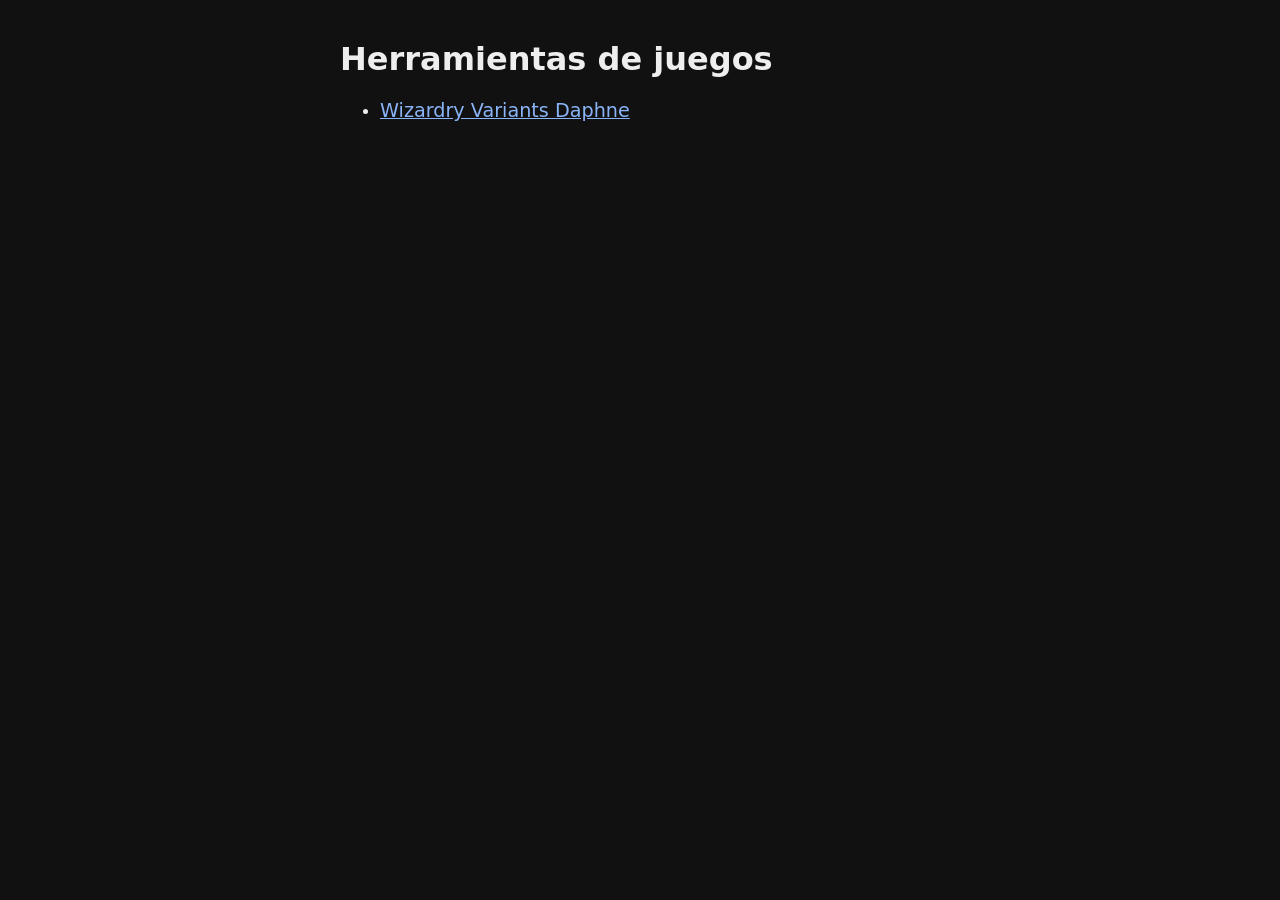
==== index.html @ 525e9d48 "Estructura inicial: hub de herramientas y README Co-Authored-By: Claude Sonnet 5.5 <noreply@anthropi" ====
<!doctype html>
<html lang="es">
<head>
<meta charset="utf-8">
<meta name="viewport" content="width=device-width, initial-scale=1">
<title>Herramientas de juegos</title>
<style>
  body { font-family: system-ui, sans-serif; background: #111; color: #eee; max-width: 600px; margin: 40px auto; padding: 0 16px; }
  a { color: #8ab4f8; font-size: 1.2rem; }
</style>
</head>
<body>
<h1>Herramientas de juegos</h1>
<ul>
  <li><a href="wizardry-daphne/">Wizardry Variants Daphne</a></li>
</ul>
</body>
</html>
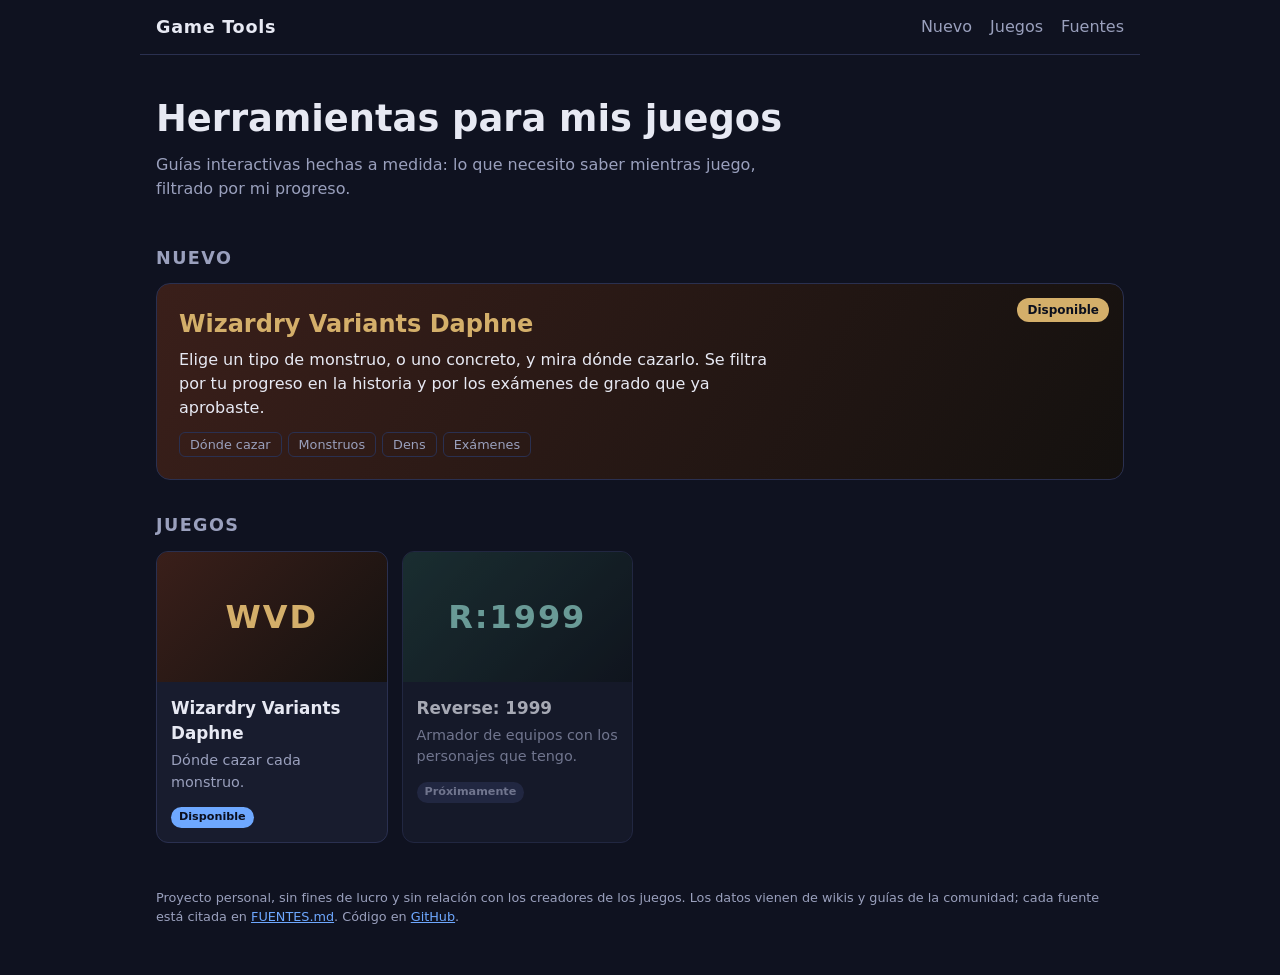
==== commit 42ff9982: "Página principal con tarjetas de juegos y sección de novedades Co-Authored-By: Claude Sonnet 5.5 <no" ====
--- a/index.html
+++ b/index.html
@@ -3,16 +3,66 @@
 <head>
 <meta charset="utf-8">
 <meta name="viewport" content="width=device-width, initial-scale=1">
-<title>Herramientas de juegos</title>
-<style>
-  body { font-family: system-ui, sans-serif; background: #111; color: #eee; max-width: 600px; margin: 40px auto; padding: 0 16px; }
-  a { color: #8ab4f8; font-size: 1.2rem; }
-</style>
+<title>Game Tools · Herramientas para mis juegos</title>
+<link rel="stylesheet" href="hub.css">
 </head>
 <body>
-<h1>Herramientas de juegos</h1>
-<ul>
-  <li><a href="wizardry-daphne/">Wizardry Variants Daphne</a></li>
-</ul>
+<header class="barra">
+  <a class="marca" href="./">Game&nbsp;Tools</a>
+  <nav aria-label="Secciones">
+    <a href="#nuevos">Nuevo</a>
+    <a href="#juegos">Juegos</a>
+    <a href="FUENTES.md">Fuentes</a>
+  </nav>
+</header>
+
+<main>
+  <section class="hero">
+    <h1>Herramientas para mis juegos</h1>
+    <p>Guías interactivas hechas a medida: lo que necesito saber mientras juego, filtrado por mi progreso.</p>
+  </section>
+
+  <section id="nuevos" aria-labelledby="t-nuevos">
+    <h2 id="t-nuevos">Nuevo</h2>
+    <a class="destacado daphne" href="wizardry-daphne/">
+      <span class="insignia">Disponible</span>
+      <div class="destacado-texto">
+        <h3>Wizardry Variants Daphne</h3>
+        <p>Elige un tipo de monstruo, o uno concreto, y mira dónde cazarlo. Se filtra por tu progreso en la historia y por los exámenes de grado que ya aprobaste.</p>
+        <ul class="etiquetas">
+          <li>Dónde cazar</li><li>Monstruos</li><li>Dens</li><li>Exámenes</li>
+        </ul>
+      </div>
+    </a>
+  </section>
+
+  <section id="juegos" aria-labelledby="t-juegos">
+    <h2 id="t-juegos">Juegos</h2>
+    <div class="rejilla">
+      <a class="tarjeta daphne" href="wizardry-daphne/">
+        <div class="portada"><span class="sigla">WVD</span></div>
+        <div class="cuerpo">
+          <h3>Wizardry Variants Daphne</h3>
+          <p>Dónde cazar cada monstruo.</p>
+          <span class="insignia chica">Disponible</span>
+        </div>
+      </a>
+
+      <div class="tarjeta reverse proximamente" aria-disabled="true">
+        <div class="portada"><span class="sigla">R:1999</span></div>
+        <div class="cuerpo">
+          <h3>Reverse: 1999</h3>
+          <p>Armador de equipos con los personajes que tengo.</p>
+          <span class="insignia chica gris">Próximamente</span>
+        </div>
+      </div>
+    </div>
+  </section>
+</main>
+
+<footer>
+  <p>Proyecto personal, sin fines de lucro y sin relación con los creadores de los juegos. Los datos vienen de wikis y guías de la comunidad; cada fuente está citada en <a href="FUENTES.md">FUENTES.md</a>.
+  Código en <a href="https://github.com/DesolatorMagno/game-tools">GitHub</a>.</p>
+</footer>
 </body>
 </html>
--- a/hub.css
+++ b/hub.css
@@ -0,0 +1,61 @@
+:root {
+  --fondo: #0f1220;
+  --panel: #181c2e;
+  --borde: #2a3050;
+  --texto: #e7e9f3;
+  --tenue: #9aa0bd;
+  --acento: #6ea8ff;
+  font-family: system-ui, -apple-system, "Segoe UI", Roboto, sans-serif;
+}
+* { box-sizing: border-box; }
+body { margin: 0; background: var(--fondo); color: var(--texto); line-height: 1.5; }
+a { color: inherit; text-decoration: none; }
+footer a { color: var(--acento); text-decoration: underline; }
+
+.barra, main, footer { max-width: 1000px; margin: 0 auto; padding-left: 16px; padding-right: 16px; }
+.barra { display: flex; align-items: center; justify-content: space-between; padding-top: 14px; padding-bottom: 14px; border-bottom: 1px solid var(--borde); }
+.marca { font-weight: 700; letter-spacing: .04em; font-size: 1.1rem; }
+.barra nav { display: flex; gap: 18px; }
+.barra nav a { color: var(--tenue); }
+.barra nav a:hover { color: var(--texto); }
+
+.hero { padding: 36px 0 12px; }
+.hero h1 { margin: 0 0 6px; font-size: clamp(1.6rem, 4vw, 2.3rem); }
+.hero p { margin: 0; color: var(--tenue); max-width: 60ch; }
+
+h2 { margin: 32px 0 12px; font-size: 1.1rem; text-transform: uppercase; letter-spacing: .08em; color: var(--tenue); }
+h3 { margin: 0; }
+
+.insignia { display: inline-block; background: var(--acento); color: #0b0f1d; font-weight: 700; font-size: .75rem; padding: 3px 10px; border-radius: 999px; }
+.insignia.chica { font-size: .7rem; padding: 2px 8px; }
+.insignia.gris { background: var(--borde); color: var(--tenue); }
+
+/* paletas por juego */
+.daphne { --c1: #3a1f1a; --c2: #14110f; --c3: #d4af6a; }
+.reverse { --c1: #1f3a38; --c2: #10161d; --c3: #8fd4c8; }
+
+.destacado { display: flex; gap: 20px; align-items: stretch; padding: 22px; border: 1px solid var(--borde); border-radius: 14px; background: linear-gradient(120deg, var(--c1), var(--c2)); position: relative; transition: border-color .15s, transform .15s; }
+.destacado:hover { border-color: var(--c3); transform: translateY(-2px); }
+.destacado .insignia { position: absolute; top: 14px; right: 14px; background: var(--c3); }
+.destacado-texto { max-width: 60ch; }
+.destacado h3 { font-size: 1.5rem; color: var(--c3); margin-bottom: 6px; }
+.destacado p { margin: 0 0 12px; color: var(--texto); }
+.etiquetas { list-style: none; display: flex; flex-wrap: wrap; gap: 6px; padding: 0; margin: 0; }
+.etiquetas li { border: 1px solid var(--borde); border-radius: 6px; padding: 2px 10px; font-size: .8rem; color: var(--tenue); }
+
+.rejilla { display: grid; grid-template-columns: repeat(auto-fill, minmax(220px, 1fr)); gap: 14px; }
+.tarjeta { display: block; background: var(--panel); border: 1px solid var(--borde); border-radius: 12px; overflow: hidden; transition: border-color .15s, transform .15s; }
+a.tarjeta:hover { border-color: var(--c3); transform: translateY(-2px); }
+.tarjeta .portada { height: 130px; display: flex; align-items: center; justify-content: center; background: linear-gradient(135deg, var(--c1), var(--c2)); }
+.sigla { font-size: 2rem; font-weight: 800; letter-spacing: .06em; color: var(--c3); }
+.tarjeta .cuerpo { padding: 14px; }
+.tarjeta h3 { font-size: 1.05rem; }
+.tarjeta p { margin: 4px 0 10px; color: var(--tenue); font-size: .9rem; }
+.proximamente { opacity: .7; cursor: default; }
+
+footer { color: var(--tenue); font-size: .8rem; padding-top: 32px; padding-bottom: 36px; }
+
+@media (max-width: 560px) {
+  .destacado { flex-direction: column; }
+  .destacado .insignia { position: static; align-self: flex-start; }
+}
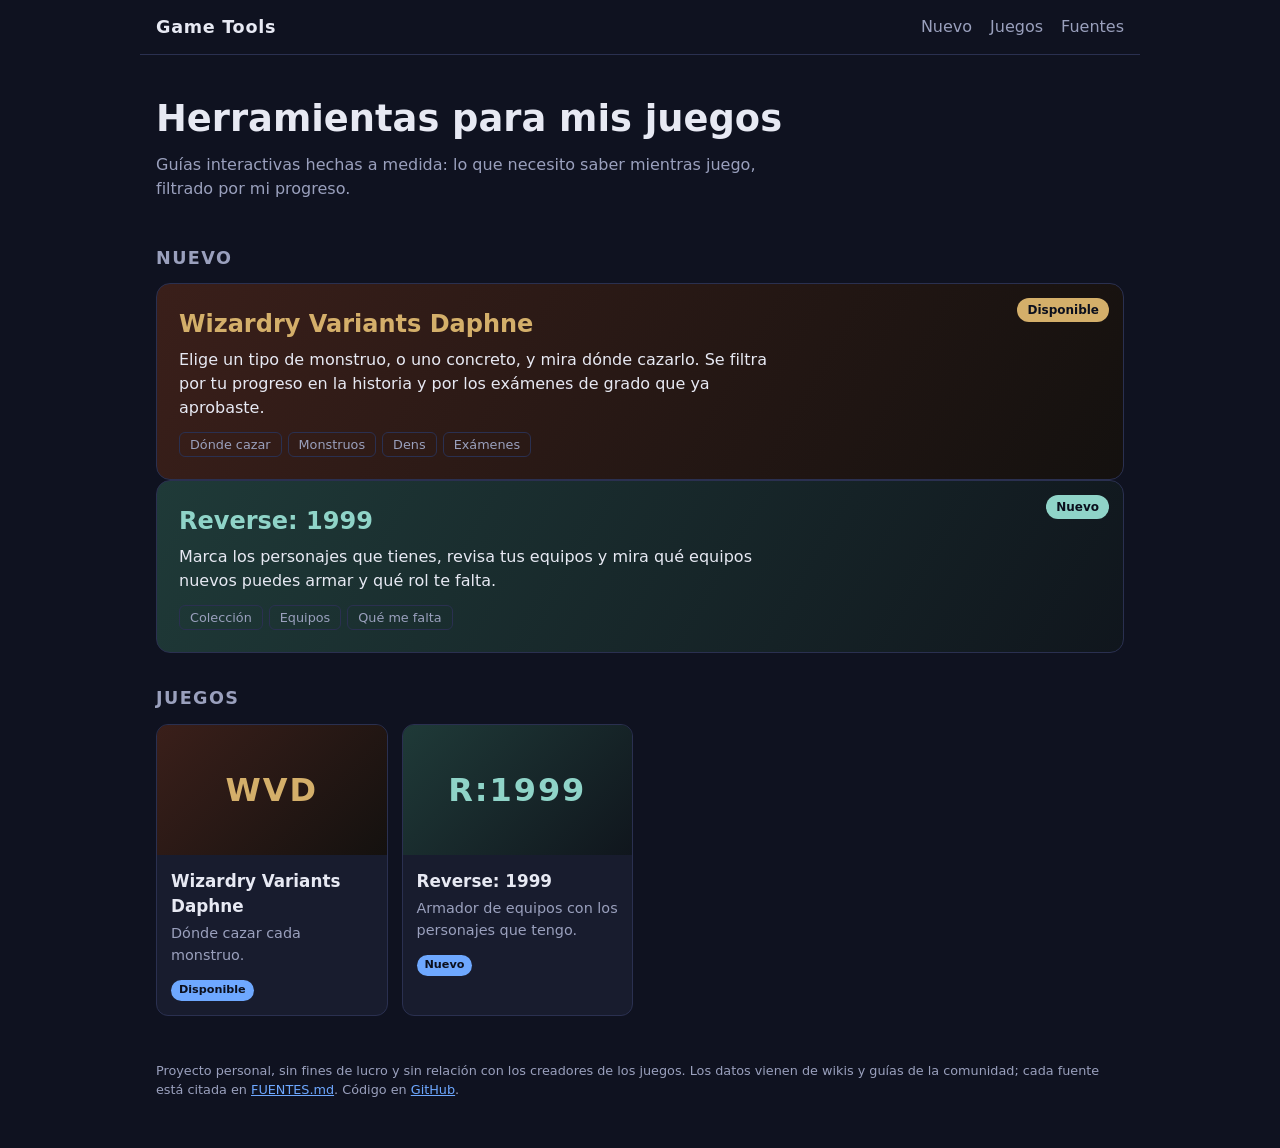
==== commit 4f84b813: "Hub: tarjeta de Reverse: 1999; documentar fuentes y README Co-Authored-By: Claude Sonnet 5.5 <norepl" ====
--- a/index.html
+++ b/index.html
@@ -36,6 +36,19 @@
     </a>
   </section>
 
+  <section>
+    <a class="destacado reverse" href="reverse-1999/">
+      <span class="insignia">Nuevo</span>
+      <div class="destacado-texto">
+        <h3>Reverse: 1999</h3>
+        <p>Marca los personajes que tienes, revisa tus equipos y mira qué equipos nuevos puedes armar y qué rol te falta.</p>
+        <ul class="etiquetas">
+          <li>Colección</li><li>Equipos</li><li>Qué me falta</li>
+        </ul>
+      </div>
+    </a>
+  </section>
+
   <section id="juegos" aria-labelledby="t-juegos">
     <h2 id="t-juegos">Juegos</h2>
     <div class="rejilla">
@@ -48,14 +61,14 @@
         </div>
       </a>
 
-      <div class="tarjeta reverse proximamente" aria-disabled="true">
+      <a class="tarjeta reverse" href="reverse-1999/">
         <div class="portada"><span class="sigla">R:1999</span></div>
         <div class="cuerpo">
           <h3>Reverse: 1999</h3>
           <p>Armador de equipos con los personajes que tengo.</p>
-          <span class="insignia chica gris">Próximamente</span>
+          <span class="insignia chica">Nuevo</span>
         </div>
-      </div>
+      </a>
     </div>
   </section>
 </main>
